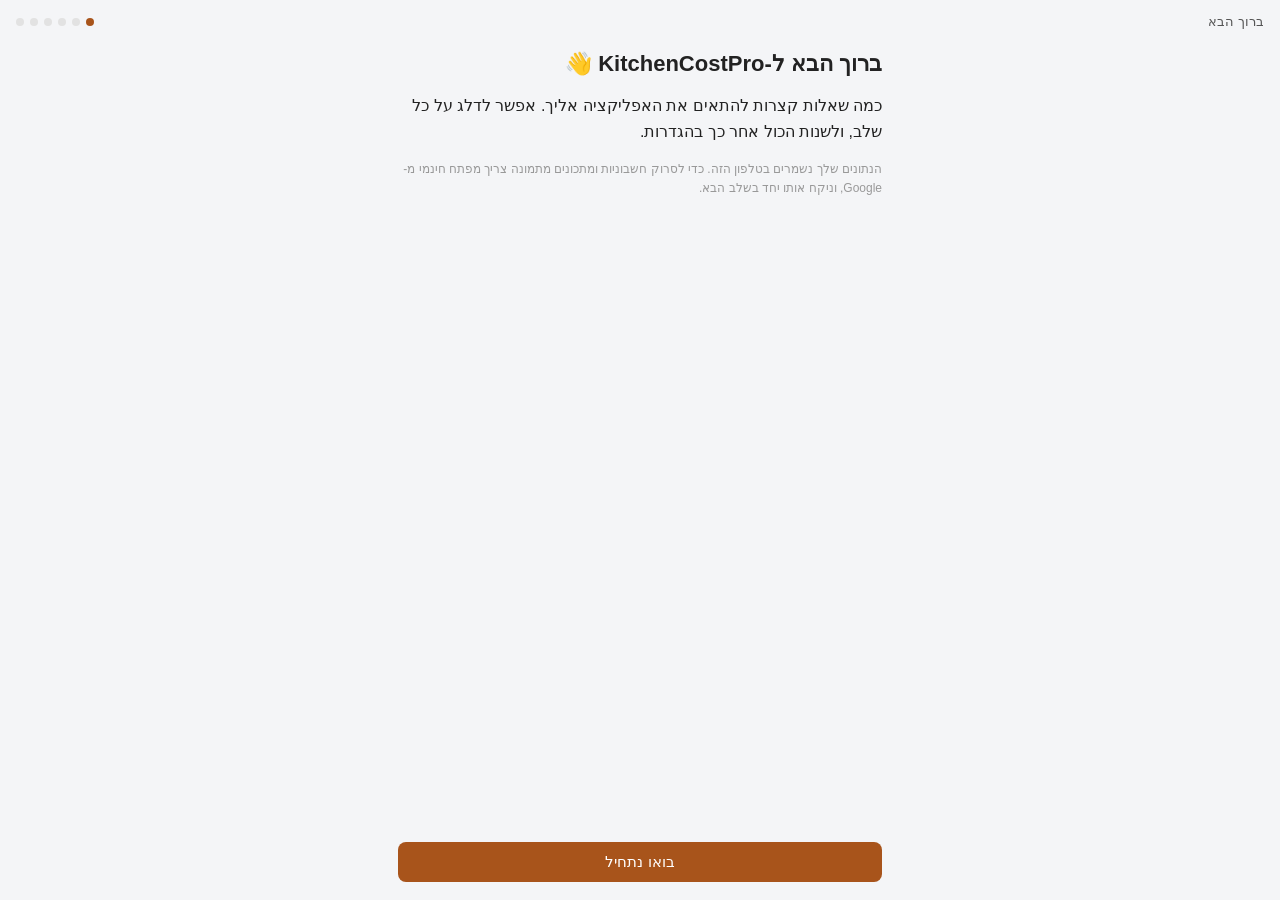
==== index.html @ 64fded29 "Add files via upload" ====
<!DOCTYPE html>
<html lang="he" dir="rtl">
<!-- Copyright (c) 2026 nirs455-ux. All rights reserved. Proprietary - do not copy or re-implement without written permission. -->
<head>
<meta charset="UTF-8">
<meta name="viewport" content="width=device-width, initial-scale=1, viewport-fit=cover, maximum-scale=1">
<title>KitchenCostPro</title>
<meta name="theme-color" content="#a8541b">
<link rel="manifest" href="manifest.json">
<link rel="icon" href="icons/icon-192.png">
<link rel="apple-touch-icon" href="icons/icon-192.png">
<link rel="preconnect" href="https://fonts.googleapis.com">
<link rel="preconnect" href="https://fonts.gstatic.com" crossorigin>
<link href="https://fonts.googleapis.com/css2?family=Heebo:wght@400;500;700&display=swap" rel="stylesheet">
<script>
    /* מחיל את ערכת העיצוב שנבחרה לפני הציור הראשון (בלי הבהוב) */
    try { var t = localStorage.getItem("kcp_theme"); if (t) document.documentElement.setAttribute("data-theme", t); } catch (e) {}
</script>
<link rel="stylesheet" href="css/style.css">
</head>
<body>

<div class="top-bar">
    <span class="app-name"><span id="page-title">KitchenCostPro</span><span id="page-info"></span></span>
    <button type="button" class="top-icon" id="btn-settings" aria-label="הגדרות">⚙️</button>
    <button type="button" class="top-icon" id="btn-unlock" aria-label="פתח מצב מנהל" style="display:none;">🔒</button>
</div>

<div id="view"></div>
<div id="modal-root"></div>
<div class="toast" id="toast"></div>

<div class="bottom-nav" id="bottom-nav">
    <button data-page="home"><span class="icon">🏠</span>בית</button>
    <button data-page="pantry"><span class="icon">🧺</span>מזווה</button>
    <button data-page="recipes"><span class="icon">📖</span>מתכונים</button>
    <button data-page="dishes"><span class="icon">🍽️</span>מנות</button>
    <button data-page="suppliers"><span class="icon">🚚</span>ספקים</button>
    <button data-page="inventory" style="display:none;"><span class="icon">📋</span>מלאי ופחת</button>
</div>

<script type="module" src="js/app.js"></script>
</body>
</html>
---- css/style.css ----
* { box-sizing: border-box; }

/* ===== משתני עיצוב (כל המראה נשלט מכאן; ערכות נושא למטה מחליפות רק את הערכים) ===== */
:root {
    --brand: #a8541b;
    --brand-dark: #8a4515;
    --brand-soft: #fbf3ea;      /* רקע עדין בגוון המותג */
    --danger: #c0392b;
    --danger-soft: #fdecea;
    --accent: #1b6fa8;
    --accent-soft: #e6f3fb;
    --ok: #2f6f4e;
    --ok-soft: #eef3ee;
    --warn-soft: #fff8e1;
    --warn-border: #f0c14b;
    --bg: #f4f5f7;
    --surface: #ffffff;         /* כרטיסים, חלונות, תפריט */
    --surface-2: #fafafa;       /* רקע משני (שורות, אזורים) */
    --text: #222222;
    --text-2: #555555;
    --muted: #999999;
    --border: #e2e2e2;
    --input-border: #cccccc;
    --btn-secondary: #e2e2e2;
    --topbar-bg: var(--brand);
    --topbar-text: #ffffff;
    --on-brand: #ffffff;
    --radius: 10px;
    --radius-lg: 14px;
    --radius-btn: 8px;
    --shadow: 0 1px 3px rgba(0, 0, 0, 0.08);
    --shadow-lg: 0 1px 4px rgba(0, 0, 0, 0.08);
    --font: "Segoe UI", Arial, sans-serif;
    --font-heading: var(--font);
    --overlay: rgba(0, 0, 0, 0.45);
}

/* ---- ערכת "מטבח חם": קרם, טרקוטה, מעוגל ונעים ---- */
:root[data-theme="warm"] {
    --brand: #b5532a; --brand-dark: #93421f; --brand-soft: #fcefe3;
    --accent: #2f7a6d; --accent-soft: #e3f1ee;
    --bg: #faf5ee; --surface: #fffdfa; --surface-2: #f7efe4;
    --text: #2d2118; --text-2: #6b5646; --muted: #a8968a;
    --border: #eadccc; --input-border: #d9c7b3; --btn-secondary: #efe3d3;
    --radius: 16px; --radius-lg: 20px; --radius-btn: 12px;
    --shadow: 0 2px 8px rgba(120, 70, 30, 0.10); --shadow-lg: 0 3px 12px rgba(120, 70, 30, 0.12);
    --font: "Heebo", "Segoe UI", Arial, sans-serif; --font-heading: "Heebo", "Segoe UI", Arial, sans-serif;
}

/* ---- ערכת "נקי ומודרני": לבן, ירוק עמוק, הרבה אוויר ---- */
:root[data-theme="clean"] {
    --brand: #0f766e; --brand-dark: #0b5a54; --brand-soft: #e6f4f2;
    --accent: #4f46e5; --accent-soft: #eceafe;
    --ok: #15803d; --ok-soft: #e8f6ec;
    --bg: #f6f8fa; --surface: #ffffff; --surface-2: #f6f8fa;
    --text: #0f172a; --text-2: #475569; --muted: #94a3b8;
    --border: #e5e9ef; --input-border: #cfd6df; --btn-secondary: #eef1f5;
    --topbar-bg: #ffffff; --topbar-text: #0f172a;
    --radius: 14px; --radius-lg: 18px; --radius-btn: 12px;
    --shadow: 0 1px 2px rgba(15, 23, 42, 0.06), 0 2px 8px rgba(15, 23, 42, 0.04);
    --shadow-lg: 0 2px 4px rgba(15, 23, 42, 0.06), 0 6px 16px rgba(15, 23, 42, 0.06);
    --font: "Heebo", "Segoe UI", Arial, sans-serif; --font-heading: "Heebo", "Segoe UI", Arial, sans-serif;
}

/* ---- ערכת "כהה מקצועי": רקע כהה, ענבר, ניגודיות טובה בתאורה חלשה ---- */
:root[data-theme="dark"] {
    --brand: #f59e0b; --brand-dark: #d98a06; --brand-soft: #2a2417; --on-brand: #1a1305;
    --danger: #f87171; --danger-soft: #3a1d1d;
    --accent: #60a5fa; --accent-soft: #172336;
    --ok: #4ade80; --ok-soft: #14281c;
    --warn-soft: #2d2711; --warn-border: #7a6420;
    --bg: #0f1115; --surface: #1a1d24; --surface-2: #14171c;
    --text: #eceff4; --text-2: #b6bdca; --muted: #7d8696;
    --border: #2b303a; --input-border: #3a4150; --btn-secondary: #2a2f3a;
    --topbar-bg: #14171c; --topbar-text: #eceff4;
    --radius: 12px; --radius-lg: 16px; --radius-btn: 10px;
    --shadow: 0 1px 2px rgba(0, 0, 0, 0.5); --shadow-lg: 0 2px 8px rgba(0, 0, 0, 0.5);
    --font: "Heebo", "Segoe UI", Arial, sans-serif; --font-heading: "Heebo", "Segoe UI", Arial, sans-serif;
    --overlay: rgba(0, 0, 0, 0.65);
}

html, body {
    margin: 0; padding: 0; background: var(--bg); color: var(--text);
    font-family: var(--font);
    -webkit-tap-highlight-color: transparent;
}
body { padding-bottom: 64px; } /* מקום לתפריט תחתון */

h1 { font-size: 20px; margin: 14px 16px 2px; font-family: var(--font-heading); }
h2 { font-size: 16px; margin: 18px 16px 8px; font-family: var(--font-heading); }
.subtitle { color: var(--text-2); font-size: 13px; margin: 0 16px 12px; }

#view { padding: 4px 12px 24px; }

.top-bar {
    position: sticky; top: 0; z-index: 20; background: var(--topbar-bg); color: var(--topbar-text);
    padding: 12px 16px; font-weight: 700; font-size: 16px;
    display: flex; align-items: center; justify-content: space-between;
    border-bottom: 1px solid var(--border); font-family: var(--font-heading);
}
.top-bar .app-name { display: flex; align-items: center; gap: 8px; }

.bottom-nav {
    position: fixed; bottom: 0; left: 0; right: 0; z-index: 30;
    background: var(--surface); border-top: 1px solid var(--border); display: flex;
    box-shadow: 0 -2px 8px rgba(0, 0, 0, 0.06);
}
.bottom-nav button {
    flex: 1; border: none; background: none; padding: 8px 2px 6px; font-size: 10px;
    color: var(--muted); display: flex; flex-direction: column; align-items: center; gap: 2px; cursor: pointer;
    font-family: inherit;
}
.bottom-nav button .icon { font-size: 18px; }
.bottom-nav button.active { color: var(--brand); font-weight: 700; }

.btn {
    border: none; border-radius: var(--radius-btn); padding: 11px 16px; font-size: 15px;
    cursor: pointer; transition: opacity 0.15s; font-family: inherit;
}
.btn:active { opacity: 0.75; }
.btn-primary { background: var(--brand); color: var(--on-brand); }
.btn-danger { background: var(--danger); color: #fff; }
.btn-secondary { background: var(--btn-secondary); color: var(--text); }
.btn-accent { background: var(--accent); color: #fff; }
.btn-small { padding: 6px 10px; font-size: 12px; }
.btn-block { width: 100%; }
.btn-row { display: flex; gap: 8px; margin: 10px 0; flex-wrap: wrap; }

.card {
    background: var(--surface); border-radius: var(--radius); padding: 12px 14px; margin-bottom: 10px;
    box-shadow: var(--shadow); border: 1px solid transparent;
}
.card-title { font-weight: 700; margin-bottom: 2px; }
.card-row { display: flex; justify-content: space-between; align-items: center; gap: 8px; font-size: 13px; color: var(--text-2); margin-top: 4px; }
.card-actions { display: flex; gap: 6px; margin-top: 10px; }
.tag { display: inline-block; background: var(--ok-soft); color: var(--ok); padding: 2px 9px; border-radius: 10px; font-size: 11px; }
.tag-frozen { background: var(--accent-soft); color: var(--accent); }
.tag-danger { background: var(--danger-soft); color: var(--danger); }
.price-real { font-weight: 700; color: var(--accent); font-size: 15px; }
.price-raw { color: var(--muted); font-size: 12px; }
.muted { color: var(--muted); font-size: 12px; }
.cat-grid { display: grid; grid-template-columns: 1fr 1fr; gap: 10px; margin: 6px 0 14px; }
.cat-tile {
    background: var(--surface); border-radius: var(--radius-lg); padding: 18px 14px; cursor: pointer;
    display: flex; flex-direction: column; gap: 6px; align-items: flex-start;
    box-shadow: var(--shadow-lg); border-right: 4px solid var(--brand);
}
.cat-tile:active { background: var(--brand-soft); }
.cat-tile .cat-name { font-weight: 700; font-size: 16px; }
.cat-tile .cat-count { color: var(--brand); font-size: 22px; font-weight: 700; line-height: 1; }
.cat-tile.cat-all { grid-column: 1 / -1; flex-direction: row; justify-content: space-between; align-items: center; border-right-color: var(--muted); }
.cat-bar { display: flex; align-items: center; gap: 12px; margin: 4px 0 10px; }
.cat-back {
    border: none; background: var(--brand-soft); color: var(--brand); font-weight: 700; font-size: 13px;
    padding: 8px 12px; border-radius: 18px; cursor: pointer; font-family: inherit;
}
.cat-title { font-size: 18px; font-weight: 700; }
.sub-scroll { display: flex; gap: 6px; overflow-x: auto; white-space: nowrap; padding-bottom: 8px; margin-bottom: 6px; }
.sub-scroll .chip { flex: 0 0 auto; }
.group-title {
    font-weight: 700; color: var(--brand); font-size: 14px; margin: 14px 4px 6px;
    padding-bottom: 4px; border-bottom: 2px solid var(--border);
}
.empty-state { text-align: center; color: var(--muted); padding: 40px 16px; font-size: 14px; }

.field { margin-bottom: 12px; }
.field label { display: block; margin-bottom: 4px; font-size: 13px; color: var(--text-2); }
.field input, .field select, .field textarea {
    width: 100%; padding: 10px 10px; border: 1px solid var(--input-border); border-radius: var(--radius-btn); font-size: 15px;
    background: var(--surface); color: var(--text); font-family: inherit;
}
.field input:focus, .field select:focus, .field textarea:focus { outline: 2px solid var(--brand); outline-offset: 0; border-color: var(--brand); }
.checkbox-field { display: flex; align-items: center; gap: 8px; }
.checkbox-field input { width: auto; }
.form-row { display: flex; gap: 10px; }
.form-row .field { flex: 1; min-width: 0; }

.chips { display: flex; flex-wrap: wrap; gap: 6px; margin: 8px 0 14px; }
.chip {
    border: 1px solid var(--input-border); background: var(--surface); color: var(--text-2); padding: 7px 13px;
    border-radius: 16px; font-size: 13px; cursor: pointer; font-family: inherit;
}
.chip.active { background: var(--brand); color: var(--on-brand); border-color: var(--brand); }

.modal-overlay {
    display: none; position: fixed; inset: 0; background: var(--overlay);
    z-index: 50; align-items: flex-end;
}
.modal-overlay.open { display: flex; }
.modal {
    background: var(--surface); color: var(--text); border-radius: var(--radius-lg) var(--radius-lg) 0 0; padding: 18px 16px calc(18px + env(safe-area-inset-bottom));
    width: 100%; max-height: 88vh; overflow-y: auto;
}
.modal h2 { margin: 0 0 14px; font-size: 18px; }
.modal-actions { display: flex; gap: 10px; margin-top: 16px; }
.modal-actions .btn { flex: 1; }

.error-msg { color: var(--danger); font-size: 13px; margin-top: 6px; display: none; background: var(--danger-soft); padding: 8px 10px; border-radius: 6px; }
.hint { font-size: 12px; color: var(--muted); margin-top: 4px; }
.hint-warn { background: var(--warn-soft); border: 1px solid var(--warn-border); border-radius: 6px; padding: 8px; margin: 8px 0; font-size: 13px; }

.item-row-inputs {
    border: 1px solid var(--border); border-radius: var(--radius-btn); padding: 10px; margin-bottom: 8px; background: var(--surface-2);
}
.item-row-inputs .top-line { display: flex; gap: 6px; align-items: center; }
.item-row-inputs .remove-row-btn { background: none; border: none; color: var(--danger); font-size: 18px; cursor: pointer; padding: 4px 8px; }
.line-total { font-weight: 700; color: var(--brand); font-size: 13px; }

.fab-add {
    position: fixed; bottom: 76px; left: 16px; z-index: 25;
    width: 52px; height: 52px; border-radius: 50%; background: var(--brand); color: var(--on-brand);
    border: none; font-size: 26px; box-shadow: 0 2px 10px rgba(0,0,0,.25); cursor: pointer;
}

table.simple { width: 100%; border-collapse: collapse; background: var(--surface); border-radius: var(--radius-btn); overflow: hidden; }
table.simple th, table.simple td { padding: 8px; text-align: right; font-size: 13px; border-bottom: 1px solid var(--border); }
table.simple th { background: var(--brand); color: var(--on-brand); }

.toast {
    position: fixed; bottom: 76px; left: 50%; transform: translateX(-50%); z-index: 60;
    background: #222; color: #fff; padding: 10px 18px; border-radius: 20px; font-size: 13px;
    opacity: 0; transition: opacity .2s; pointer-events: none;
}
.toast.show { opacity: 0.95; }

/* ---- סימן הסבר (i) ---- */
.info-btn {
    display: inline-flex; align-items: center; justify-content: center; vertical-align: middle;
    width: 17px; height: 17px; min-width: 17px; margin: 0 5px; padding: 0;
    border: 1px solid var(--muted); border-radius: 50%; background: transparent; color: var(--muted);
    font: italic 700 11px/1 Georgia, serif; cursor: pointer;
}
.info-btn:active { background: var(--brand-soft); color: var(--brand); border-color: var(--brand); }
.top-bar .info-btn { border-color: var(--topbar-text); color: var(--topbar-text); opacity: 0.75; }
.info-pop {
    position: fixed; z-index: 90; background: var(--surface); color: var(--text); border: 1px solid var(--border);
    border-radius: var(--radius); box-shadow: var(--shadow-lg), 0 6px 20px rgba(0, 0, 0, 0.18);
    padding: 10px 12px; font-size: 13px; line-height: 1.45; font-weight: 400;
}

/* ---- דף ספקים: מבנה חדש ---- */
.btn-big { padding: 14px 16px; font-size: 16px; font-weight: 700; }
.sup-actions { display: flex; gap: 8px; margin: 6px 0 10px; }
.sup-actions .btn-primary { flex: 2; }
.sup-actions .btn-secondary { flex: 1; }
.attn { display: flex; gap: 6px; flex-wrap: wrap; margin-bottom: 8px; }
.attn:empty { display: none; }
.attn-chip { border: 1px solid transparent; border-radius: 16px; padding: 6px 12px; font-size: 12.5px; font-weight: 600; cursor: pointer; font-family: inherit; }
.attn-chip.warn { background: var(--warn-soft); border-color: var(--warn-border); color: var(--text); }
.attn-chip.danger { background: var(--danger-soft); color: var(--danger); }
.seg { display: flex; background: var(--btn-secondary); border-radius: var(--radius-btn); padding: 3px; margin: 4px 0 12px; }
.seg button { flex: 1; border: none; background: transparent; padding: 9px 4px; font-size: 14px; border-radius: calc(var(--radius-btn) - 2px); color: var(--text-2); cursor: pointer; font-family: inherit; }
.seg button.active { background: var(--surface); color: var(--text); font-weight: 700; box-shadow: var(--shadow); }
.seg-n { display: inline-block; min-width: 18px; padding: 0 5px; margin-right: 3px; border-radius: 9px; background: var(--brand-soft); color: var(--brand); font-size: 11px; font-weight: 700; }
.fchips { display: flex; gap: 6px; overflow-x: auto; white-space: nowrap; padding-bottom: 8px; margin-bottom: 2px; align-items: center; }
.fchips .chip { flex: 0 0 auto; }
.chip-select { flex: 0 0 auto; border: 1px solid var(--input-border); background: var(--surface); color: var(--text-2); border-radius: 16px; padding: 6px 10px; font-size: 13px; font-family: inherit; }
.month-head { display: flex; justify-content: space-between; align-items: baseline; font-weight: 700; font-size: 14px; color: var(--text-2); margin: 14px 4px 6px; }
.inv-row { display: flex; justify-content: space-between; align-items: center; gap: 10px; background: var(--surface); border-radius: var(--radius); padding: 11px 14px; margin-bottom: 6px; box-shadow: var(--shadow); cursor: pointer; }
.inv-row:active { background: var(--brand-soft); }
.inv-main { min-width: 0; flex: 1; }
.inv-sup { font-weight: 700; font-size: 15px; }
.inv-sub { color: var(--muted); font-size: 12.5px; margin-top: 2px; white-space: nowrap; overflow: hidden; text-overflow: ellipsis; }
.inv-amt { font-weight: 700; font-size: 15px; text-align: left; white-space: nowrap; }
.tag-warn { background: var(--warn-soft); color: var(--text-2); border: 1px solid var(--warn-border); margin-right: 4px; }
.stat-big { font-size: 28px; font-weight: 700; color: var(--brand); line-height: 1.1; }

.toast-action {
    position: fixed; bottom: 76px; left: 12px; right: 12px; z-index: 70; display: none;
    align-items: center; justify-content: space-between; gap: 12px;
    background: #222; color: #fff; padding: 10px 14px; border-radius: 12px; font-size: 14px; box-shadow: 0 4px 16px rgba(0,0,0,.3);
}
.toast-action.show { display: flex; }
.toast-action button { background: none; border: none; color: #ffb74d; font-weight: 700; font-size: 14px; cursor: pointer; font-family: inherit; padding: 4px 8px; }

.top-icon { background: none; border: none; color: var(--topbar-text); font-size: 20px; cursor: pointer; padding: 2px 4px; opacity: 0.85; }
#page-title { cursor: pointer; }
.attn-row { display: flex; justify-content: space-between; align-items: center; gap: 10px; background: var(--surface); border-radius: var(--radius); padding: 10px 14px; margin-bottom: 6px; box-shadow: var(--shadow); font-size: 14px; border-right: 4px solid var(--warn-border); }
.attn-row.danger { border-right-color: var(--danger); }
.attn-row.ok { border-right-color: var(--ok); color: var(--ok); font-weight: 600; }

/* קופה קטנה: אדום = ממתין להחזר, ירוק = הוחזר */
.petty-tag { display: inline-block; border: none; font-family: inherit; font-size: 11px; font-weight: 700; padding: 3px 10px; border-radius: 10px; cursor: pointer; margin-inline-start: 6px; }
.petty-tag.owed { background: var(--danger-soft); color: var(--danger); }
.petty-tag.paid { background: var(--ok-soft); color: var(--ok); }
.inv-row.petty-owed { border-inline-start: 4px solid var(--danger); }
.inv-row.petty-paid { border-inline-start: 4px solid var(--ok); }

/* מסך קבצים */
.files-folder { cursor: pointer; }
.files-folder:active { background: var(--brand-soft); }
.files-grid { display: grid; grid-template-columns: repeat(2, 1fr); gap: 10px; }
.files-tile { background: var(--surface); border-radius: var(--radius); box-shadow: var(--shadow); overflow: hidden; cursor: pointer; }
.files-tile img, .files-doc { width: 100%; height: 130px; object-fit: cover; display: block; background: var(--brand-soft); }
.files-doc { display: flex; align-items: center; justify-content: center; font-size: 30px; font-weight: 700; color: var(--brand); }
.files-cap { padding: 6px 8px; font-size: 12px; display: flex; flex-direction: column; }
.files-cap span { color: var(--text-2); }
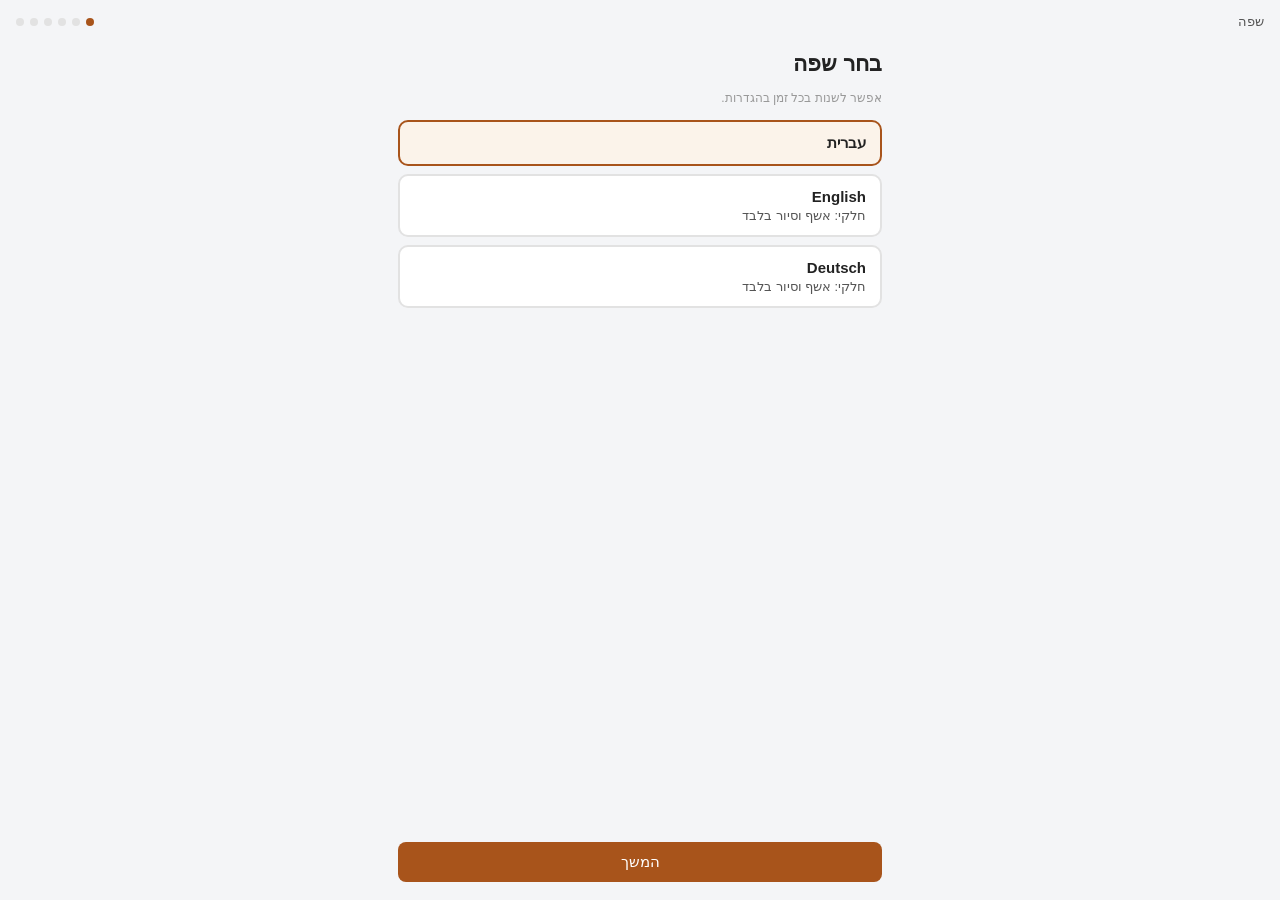
==== commit 0b439fea: "Add files via upload" ====
--- a/index.html
+++ b/index.html
@@ -22,6 +22,7 @@
 
 <div class="top-bar">
     <span class="app-name"><span id="page-title">KitchenCostPro</span><span id="page-info"></span></span>
+    <span id="status-icons" class="status-icons"></span>
     <button type="button" class="top-icon" id="btn-settings" aria-label="הגדרות">⚙️</button>
     <button type="button" class="top-icon" id="btn-unlock" aria-label="פתח מצב מנהל" style="display:none;">🔒</button>
 </div>
--- a/css/style.css
+++ b/css/style.css
@@ -295,3 +295,29 @@
 .files-doc { display: flex; align-items: center; justify-content: center; font-size: 30px; font-weight: 700; color: var(--brand); }
 .files-cap { padding: 6px 8px; font-size: 12px; display: flex; flex-direction: column; }
 .files-cap span { color: var(--text-2); }
+
+/* בורר מרכיבים */
+.pick-btn { text-align: right; background: var(--surface); color: var(--text); border: 1px solid var(--input-border); border-radius: var(--radius-btn); padding: 10px; font-family: inherit; font-size: 15px; cursor: pointer; min-width: 0; overflow: hidden; text-overflow: ellipsis; white-space: nowrap; }
+.pick-btn.pk-empty { color: var(--muted); }
+.picker { position: fixed; inset: 0; z-index: 55; background: var(--bg); color: var(--text); display: flex; flex-direction: column; }
+.pk-top { display: flex; align-items: center; gap: 10px; padding: 12px 14px 6px; }
+.pk-close { border: none; background: var(--btn-secondary); color: var(--text); width: 36px; height: 36px; border-radius: 18px; font-size: 16px; cursor: pointer; }
+.pk-title { font-size: 18px; font-weight: 700; }
+.pk-search { padding: 4px 12px 8px; }
+.pk-search input { width: 100%; padding: 11px 12px; font-size: 16px; border-radius: var(--radius-btn); border: 1px solid var(--input-border); background: var(--surface); color: var(--text); font-family: inherit; }
+.pk-chips { display: flex; gap: 6px; overflow-x: auto; white-space: nowrap; padding: 0 12px 8px; }
+.pk-chips .chip { flex: 0 0 auto; }
+.pk-list { flex: 1; overflow-y: auto; padding: 0 12px 24px; }
+.pk-head { position: sticky; top: 0; background: var(--bg); font-weight: 700; font-size: 13px; color: var(--text-2); padding: 10px 2px 4px; }
+.pk-n { background: var(--brand-soft); color: var(--brand); border-radius: 9px; padding: 0 6px; font-size: 11px; margin-right: 4px; }
+.pk-row { background: var(--surface); border-radius: var(--radius-btn); padding: 11px 12px; margin-bottom: 5px; cursor: pointer; display: flex; justify-content: space-between; gap: 10px; align-items: center; }
+.pk-row:active { background: var(--brand-soft); }
+.pk-indent { margin-right: 18px; }
+.pk-name { font-size: 15px; }
+.pk-hint { color: var(--muted); font-size: 12px; white-space: nowrap; }
+
+.tree-toggle { display: block; width: 100%; text-align: right; background: var(--brand-soft); color: var(--brand); border: none; border-radius: var(--radius-btn); padding: 7px 10px; margin: 6px 0; font-family: inherit; font-size: 13px; font-weight: 700; cursor: pointer; }
+.pk-sub { padding: 0 14px 8px; color: var(--text-2); font-size: 13px; }
+
+/* מצב טבח: בלי כסף ובלי עריכה */
+body[data-cook="1"] .cost-only, body[data-cook="1"] .mgr-only { display: none !important; }
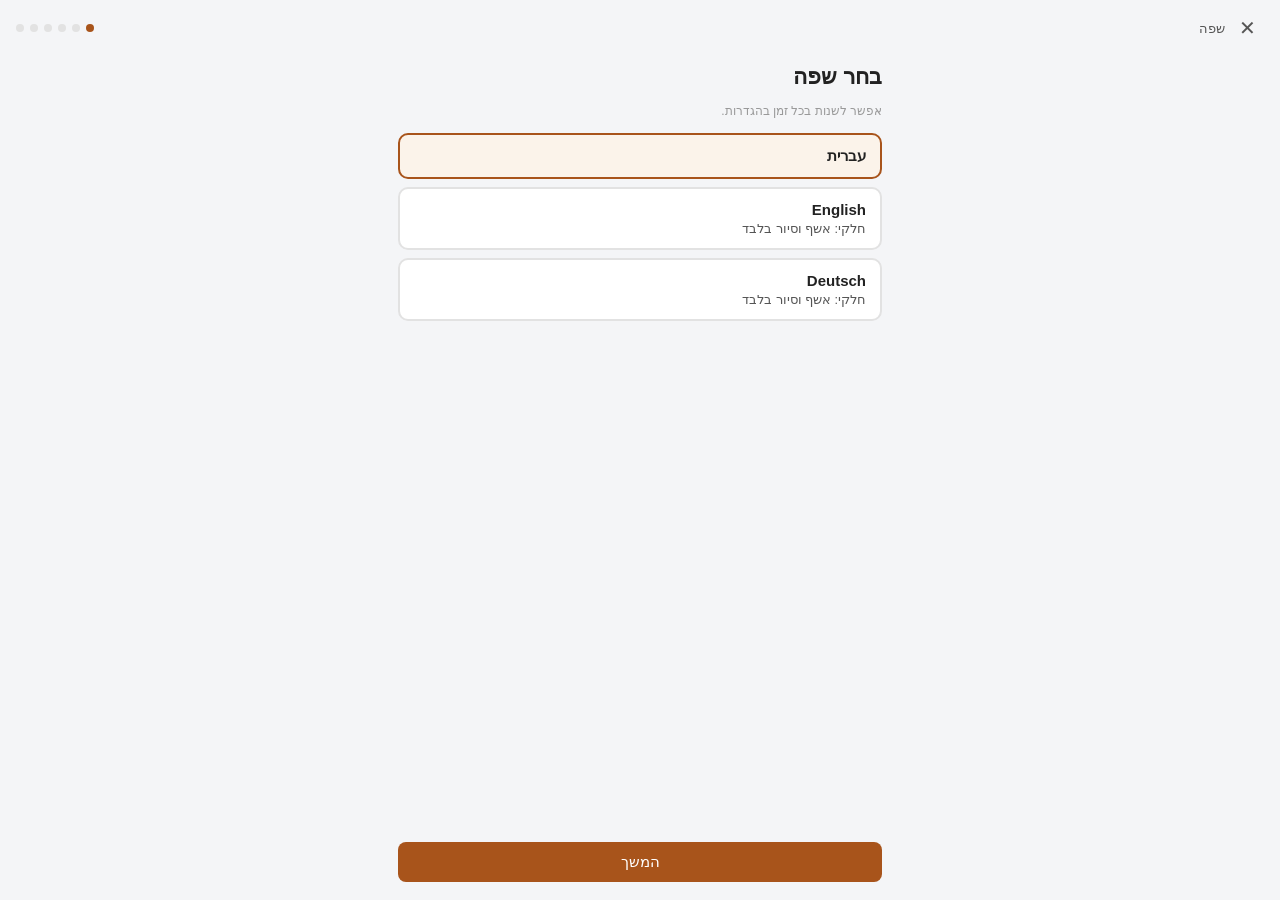
==== commit 6d94aee5: "Add files via upload" ====
--- a/index.html
+++ b/index.html
@@ -1,45 +1,46 @@
-<!DOCTYPE html>
-<html lang="he" dir="rtl">
-<!-- Copyright (c) 2026 nirs455-ux. All rights reserved. Proprietary - do not copy or re-implement without written permission. -->
-<head>
-<meta charset="UTF-8">
-<meta name="viewport" content="width=device-width, initial-scale=1, viewport-fit=cover, maximum-scale=1">
-<title>KitchenCostPro</title>
-<meta name="theme-color" content="#a8541b">
-<link rel="manifest" href="manifest.json">
-<link rel="icon" href="icons/icon-192.png">
-<link rel="apple-touch-icon" href="icons/icon-192.png">
-<link rel="preconnect" href="https://fonts.googleapis.com">
-<link rel="preconnect" href="https://fonts.gstatic.com" crossorigin>
-<link href="https://fonts.googleapis.com/css2?family=Heebo:wght@400;500;700&display=swap" rel="stylesheet">
-<script>
-    /* מחיל את ערכת העיצוב שנבחרה לפני הציור הראשון (בלי הבהוב) */
-    try { var t = localStorage.getItem("kcp_theme"); if (t) document.documentElement.setAttribute("data-theme", t); } catch (e) {}
-</script>
-<link rel="stylesheet" href="css/style.css">
-</head>
-<body>
-
-<div class="top-bar">
-    <span class="app-name"><span id="page-title">KitchenCostPro</span><span id="page-info"></span></span>
-    <span id="status-icons" class="status-icons"></span>
-    <button type="button" class="top-icon" id="btn-settings" aria-label="הגדרות">⚙️</button>
-    <button type="button" class="top-icon" id="btn-unlock" aria-label="פתח מצב מנהל" style="display:none;">🔒</button>
-</div>
-
-<div id="view"></div>
-<div id="modal-root"></div>
-<div class="toast" id="toast"></div>
-
-<div class="bottom-nav" id="bottom-nav">
-    <button data-page="home"><span class="icon">🏠</span>בית</button>
-    <button data-page="pantry"><span class="icon">🧺</span>מזווה</button>
-    <button data-page="recipes"><span class="icon">📖</span>מתכונים</button>
-    <button data-page="dishes"><span class="icon">🍽️</span>מנות</button>
-    <button data-page="suppliers"><span class="icon">🚚</span>ספקים</button>
-    <button data-page="inventory" style="display:none;"><span class="icon">📋</span>מלאי ופחת</button>
-</div>
-
-<script type="module" src="js/app.js"></script>
-</body>
-</html>
+<!DOCTYPE html>
+<html lang="he" dir="rtl">
+<!-- Copyright (c) 2026 nirs455-ux. All rights reserved. Proprietary - do not copy or re-implement without written permission. -->
+<head>
+<meta charset="UTF-8">
+<meta name="viewport" content="width=device-width, initial-scale=1, viewport-fit=cover, maximum-scale=1">
+<title>KitchenCostPro</title>
+<meta name="theme-color" content="#a8541b">
+<link rel="manifest" href="manifest.json">
+<link rel="icon" href="icons/icon-192.png">
+<link rel="apple-touch-icon" href="icons/icon-192.png">
+<link rel="preconnect" href="https://fonts.googleapis.com">
+<link rel="preconnect" href="https://fonts.gstatic.com" crossorigin>
+<link href="https://fonts.googleapis.com/css2?family=Heebo:wght@400;500;700&display=swap" rel="stylesheet">
+<script>
+    /* מחיל את ערכת העיצוב שנבחרה לפני הציור הראשון (בלי הבהוב) */
+    try { var t = localStorage.getItem("kcp_theme"); if (t) document.documentElement.setAttribute("data-theme", t); } catch (e) {}
+</script>
+<link rel="stylesheet" href="css/style.css">
+</head>
+<body>
+
+<div class="top-bar">
+    <span class="app-name"><span id="page-title">KitchenCostPro</span><span id="page-info"></span></span>
+    <span id="status-icons" class="status-icons"></span>
+    <button type="button" class="top-icon" id="btn-settings" aria-label="הגדרות">⚙️</button>
+    <button type="button" class="top-icon" id="btn-unlock" aria-label="פתח מצב מנהל" style="display:none;">🔒</button>
+</div>
+
+<div id="view"></div>
+<div id="modal-root"></div>
+<div class="toast" id="toast"></div>
+
+<div class="bottom-nav" id="bottom-nav">
+    <button data-page="home"><span class="icon">🏠</span>בית</button>
+    <button data-page="pantry"><span class="icon">🧺</span>מזווה</button>
+    <button data-page="recipes"><span class="icon">📖</span>מתכונים</button>
+    <button data-page="dishes"><span class="icon">🍽️</span>מנות</button>
+    <button data-page="suppliers"><span class="icon">🚚</span>ספקים</button>
+    <button data-page="producer" style="display:none;"><span class="icon">🏭</span>יצרן</button>
+    <button data-page="inventory" style="display:none;"><span class="icon">📋</span>מלאי ופחת</button>
+</div>
+
+<script type="module" src="js/app.js"></script>
+</body>
+</html>
--- a/css/style.css
+++ b/css/style.css
@@ -321,3 +321,101 @@
 
 /* מצב טבח: בלי כסף ובלי עריכה */
 body[data-cook="1"] .cost-only, body[data-cook="1"] .mgr-only { display: none !important; }
+
+/* אייקוני מצב (סוכן וענן) בסרגל העליון */
+.status-icons { display: inline-flex; gap: 2px; align-items: center; }
+.st-icon { position: relative; background: none; border: none; font-size: 20px; cursor: pointer; padding: 2px 5px; line-height: 1; }
+.st-icon i { position: absolute; top: -1px; inset-inline-end: -1px; width: 12px; height: 12px; border-radius: 50%; border: 2px solid var(--topbar-bg); }
+.st-icon.st-ok i { background: #22c55e; }
+.st-icon.st-warn i { background: #f59e0b; }
+.st-icon.st-bad i { background: #ef4444; }
+.st-icon.st-bad { opacity: 0.9; }
+.wiz-x { background: none; border: none; color: var(--text-2); font-size: 20px; cursor: pointer; padding: 2px 8px; margin-inline-end: 6px; }
+
+/* שפה עיצובית משותפת: כותרת קטע, שורות בצבע (דורש תשומת לב), אריחי פעולה, שורות פעילות */
+.sec-title { font-size: 15px; font-weight: 700; margin: 16px 4px 8px; color: var(--text); }
+.tint-row { display: flex; align-items: center; gap: 10px; border-radius: 12px; padding: 10px 12px; margin-bottom: 7px; font-size: 14px; }
+.tint-row .tr-ic { font-size: 20px; flex: 0 0 auto; }
+.tint-row .tr-text { flex: 1; min-width: 0; line-height: 1.4; }
+.tint-row .tr-btn { flex: 0 0 auto; border: none; border-radius: 8px; padding: 6px 12px; font-family: inherit; font-size: 13px; font-weight: 700; cursor: pointer; background: rgba(255,255,255,0.55); color: inherit; }
+.tint-row.danger { background: var(--danger-soft); color: var(--danger); }
+.tint-row.warn { background: var(--warn-soft); color: var(--text); border: 1px solid var(--warn-border); }
+.tint-row.ok { background: var(--ok-soft); color: var(--ok); font-weight: 600; }
+.qa-grid { display: grid; grid-template-columns: repeat(2, minmax(0, 1fr)); gap: 8px; }
+.qa-tile { display: flex; flex-direction: column; align-items: center; gap: 4px; background: var(--surface); border: 1px solid var(--border); border-radius: 12px; padding: 14px 6px; font-family: inherit; font-size: 14px; font-weight: 600; color: var(--text); cursor: pointer; }
+.qa-tile:active { background: var(--brand-soft); }
+.qa-ic { font-size: 26px; line-height: 1; }
+.act-row { display: flex; align-items: center; gap: 10px; background: var(--surface); border-radius: 12px; padding: 10px 12px; margin-bottom: 6px; cursor: pointer; box-shadow: var(--shadow); }
+.act-ic { font-size: 20px; }
+.act-main { flex: 1; min-width: 0; }
+.act-title { font-weight: 600; font-size: 14px; white-space: nowrap; overflow: hidden; text-overflow: ellipsis; }
+.act-sub { color: var(--muted); font-size: 12px; white-space: nowrap; overflow: hidden; text-overflow: ellipsis; }
+.act-amt { font-weight: 700; font-size: 14px; }
+
+/* מזווה: שורות מוצר, קטגוריות סגורות וכרטיס מוצר */
+.px-top { display: flex; flex-direction: column; gap: 8px; margin-bottom: 8px; }
+.px-top input[type=search] { width: 100%; padding: 11px 12px; font-size: 15px; border-radius: 10px; border: 1px solid var(--input-border); background: var(--surface); color: var(--text); font-family: inherit; }
+.px-view { margin: 0; }
+.px-row { display: flex; align-items: center; gap: 10px; background: var(--surface); border: 1px solid var(--border); border-radius: 12px; padding: 9px 11px; margin-bottom: 6px; cursor: pointer; }
+.px-row:active { background: var(--brand-soft); }
+.px-ic { width: 34px; height: 34px; border-radius: 50%; display: inline-flex; align-items: center; justify-content: center; font-size: 17px; flex: 0 0 auto; }
+.px-main { flex: 1; min-width: 0; }
+.px-name { font-weight: 600; font-size: 14.5px; white-space: nowrap; overflow: hidden; text-overflow: ellipsis; }
+.px-meta { color: var(--muted); font-size: 12px; }
+.px-price { font-weight: 700; font-size: 14px; text-align: end; white-space: nowrap; }
+.px-price small { display: block; color: var(--muted); font-weight: 400; font-size: 11px; }
+.px-sec { margin-bottom: 8px; }
+.px-sh { display: flex; align-items: center; gap: 10px; background: var(--surface); border: 1px solid var(--border); border-radius: 12px; padding: 10px 11px; margin-bottom: 6px; cursor: pointer; }
+.px-sh b { font-size: 15px; }
+.px-sh2 { margin-inline-start: 14px; padding: 7px 10px; background: var(--surface-2); }
+.px-sh2 b { font-size: 13.5px; font-weight: 600; }
+.px-cnt { margin-inline-start: auto; background: var(--surface-2); border-radius: 10px; padding: 0 9px; font-size: 12px; color: var(--text-2); }
+.px-chev { color: var(--muted); font-size: 12px; }
+.sh-head { display: flex; align-items: center; gap: 10px; margin-bottom: 10px; }
+.sh-name { font-size: 18px; font-weight: 700; }
+.sh-row { display: flex; justify-content: space-between; gap: 10px; padding: 8px 0; border-bottom: 1px solid var(--border); font-size: 14px; }
+.sh-actions { display: flex; gap: 8px; margin-top: 14px; }
+.sh-actions .btn { flex: 1; }
+
+/* דף מלא (בניית מתכון / מנה) */
+.modal-overlay.page { align-items: stretch; background: var(--bg); }
+.modal.page-modal { max-height: none; height: 100%; border-radius: 0; padding: 0; display: flex; flex-direction: column; overflow: hidden; background: var(--bg); }
+.pg-top { display: flex; align-items: center; gap: 10px; padding: 12px 14px; background: var(--surface); border-bottom: 1px solid var(--border); flex: 0 0 auto; }
+.pg-back { border: none; background: var(--btn-secondary); color: var(--text); width: 36px; height: 36px; border-radius: 18px; font-size: 17px; cursor: pointer; }
+.pg-title { flex: 1; font-size: 18px; font-weight: 700; }
+.pg-del { border: none; background: var(--danger-soft); color: var(--danger); border-radius: 8px; padding: 6px 12px; font-family: inherit; font-weight: 700; cursor: pointer; }
+.pg-body { flex: 1; overflow-y: auto; padding: 14px 14px 24px; }
+.pg-foot { flex: 0 0 auto; background: var(--surface); border-top: 1px solid var(--border); padding: 10px 14px calc(12px + env(safe-area-inset-bottom)); }
+.pg-sum { display: flex; justify-content: space-between; align-items: center; margin-bottom: 8px; font-size: 15px; }
+.pg-sum b { font-size: 20px; }
+.pg-sec { font-weight: 700; font-size: 15px; margin: 14px 2px 8px; }
+.pg-add { display: block; width: 100%; border: 1.5px dashed var(--input-border); background: transparent; color: var(--accent); border-radius: 12px; padding: 12px; font-family: inherit; font-size: 15px; font-weight: 700; cursor: pointer; margin: 6px 0 12px; }
+.pg-more { background: var(--surface); border: 1px solid var(--border); border-radius: 12px; padding: 10px 12px; margin-bottom: 8px; }
+.pg-more summary { cursor: pointer; font-weight: 600; font-size: 14px; }
+.pg-more[open] summary { margin-bottom: 8px; }
+.card-pg { background: var(--surface); border: 1px solid var(--border); border-radius: 12px; padding: 12px; }
+.gauge { height: 8px; border-radius: 4px; background: var(--surface-2); position: relative; margin: 8px 0; overflow: hidden; }
+.gauge i { position: absolute; inset-block: 0; inset-inline-start: 0; border-radius: 4px; }
+.modal.page-modal .item-row-inputs { background: var(--surface); border: 1px solid var(--border); border-radius: 12px; padding: 9px 10px; margin-bottom: 7px; }
+
+.px-kids { color: var(--brand); font-weight: 700; cursor: pointer; }
+.px-indent { margin-inline-start: 18px; background: var(--surface-2); }
+
+.inv-item { display: flex; align-items: center; gap: 10px; background: var(--surface); border: 1px solid var(--border); border-radius: 12px; padding: 9px 11px; margin-bottom: 6px; }
+.inv-info { flex: 1; min-width: 0; }
+.inv-item .count-input { width: 88px; text-align: center; font-size: 16px; padding: 9px 6px; border-radius: 10px; border: 1px solid var(--input-border); background: var(--bg); color: var(--text); font-family: inherit; }
+.inv-sub { margin: 4px 14px 6px; color: var(--text-2); font-size: 13px; font-weight: 700; }
+
+.cv-row { display: flex; gap: 8px; }
+.cv-row input { flex: 1; min-width: 0; font-size: 22px; font-weight: 700; text-align: center; padding: 12px 8px; border-radius: 12px; border: 1px solid var(--input-border); background: var(--bg); color: var(--text); font-family: inherit; }
+.cv-row select { flex: 1; min-width: 0; }
+.cv-swap { text-align: center; margin: 6px 0; }
+
+.pr-box { margin-top: 8px; }
+.pr-row { display: flex; justify-content: space-between; align-items: baseline; gap: 10px; padding: 7px 0; border-bottom: 1px solid var(--border); color: var(--text); font-size: 15px; }
+.pr-row span { color: var(--text); opacity: .85; }
+.pr-row b { font-size: 18px; font-weight: 800; color: var(--text); white-space: nowrap; }
+.pr-big { background: var(--brand-soft); border-radius: 10px; border-bottom: 0; padding: 10px 10px; margin: 4px 0; }
+.pr-big span { opacity: 1; font-weight: 700; }
+.pr-big b { font-size: 24px; }
+.pg-sum b { font-weight: 800; }
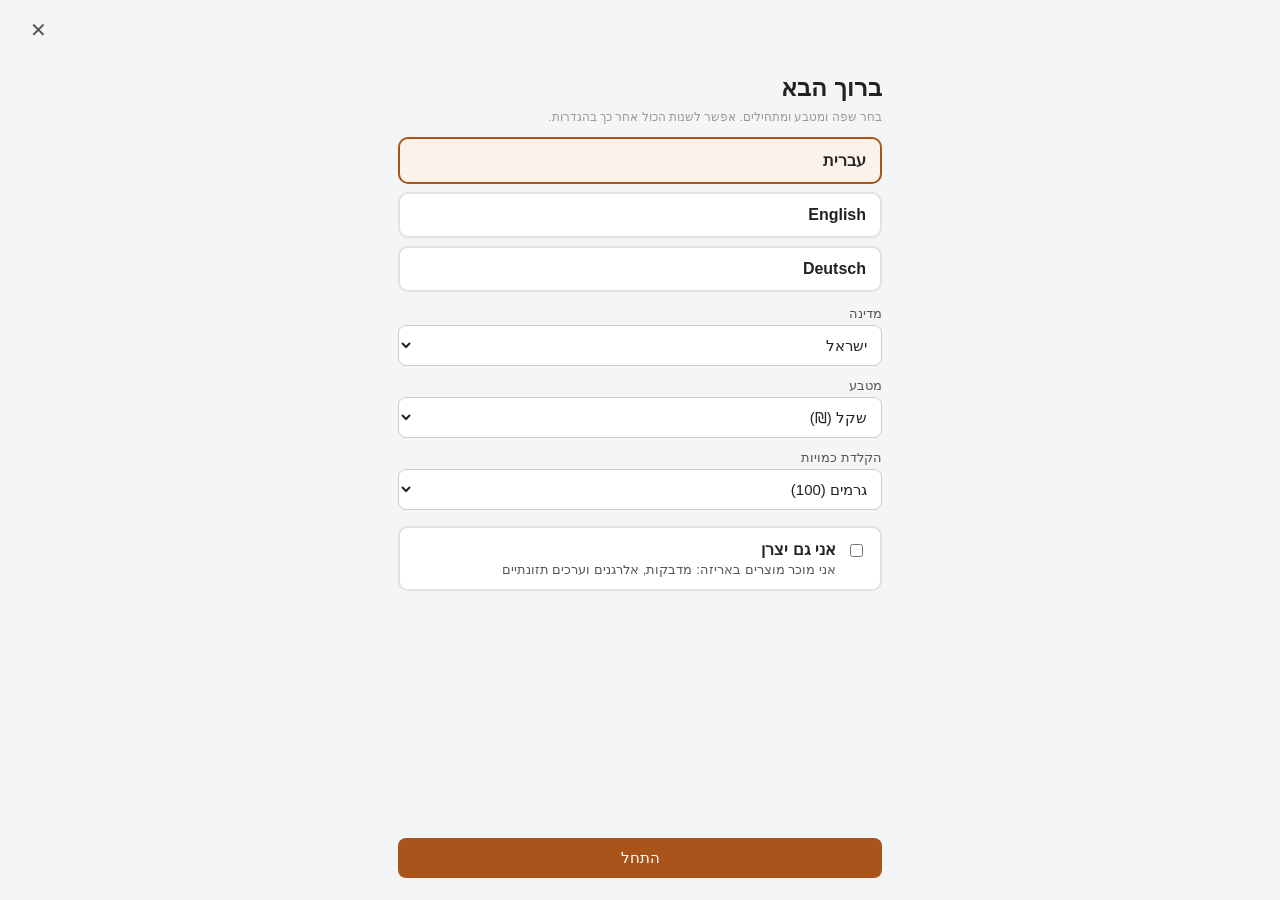
==== commit b14a5a61: "Add files via upload" ====
--- a/index.html
+++ b/index.html
@@ -33,7 +33,7 @@
 
 <div class="bottom-nav" id="bottom-nav">
     <button data-page="home"><span class="icon">🏠</span>בית</button>
-    <button data-page="pantry"><span class="icon">🧺</span>מזווה</button>
+    <button data-page="pantry"><span class="icon">🧺</span>חומרי גלם</button>
     <button data-page="recipes"><span class="icon">📖</span>מתכונים</button>
     <button data-page="dishes"><span class="icon">🍽️</span>מנות</button>
     <button data-page="suppliers"><span class="icon">🚚</span>ספקים</button>
--- a/css/style.css
+++ b/css/style.css
@@ -308,6 +308,7 @@
 .pk-chips { display: flex; gap: 6px; overflow-x: auto; white-space: nowrap; padding: 0 12px 8px; }
 .pk-chips .chip { flex: 0 0 auto; }
 .pk-list { flex: 1; overflow-y: auto; padding: 0 12px 24px; }
+.pk-acc { display: flex; justify-content: space-between; align-items: center; cursor: pointer; padding: 12px 8px; margin: 4px 0; background: var(--surface-2); border-radius: 10px; font-size: 15px; color: var(--text); }
 .pk-head { position: sticky; top: 0; background: var(--bg); font-weight: 700; font-size: 13px; color: var(--text-2); padding: 10px 2px 4px; }
 .pk-n { background: var(--brand-soft); color: var(--brand); border-radius: 9px; padding: 0 6px; font-size: 11px; margin-right: 4px; }
 .pk-row { background: var(--surface); border-radius: var(--radius-btn); padding: 11px 12px; margin-bottom: 5px; cursor: pointer; display: flex; justify-content: space-between; gap: 10px; align-items: center; }
@@ -419,3 +420,37 @@
 .pr-big span { opacity: 1; font-weight: 700; }
 .pr-big b { font-size: 24px; }
 .pg-sum b { font-weight: 800; }
+
+/* ===== תצוגת מחשב (מסך רחב): תפריט צד, תוכן ממורכז, חלונות במרכז ===== */
+@media (min-width: 900px) {
+    body { padding-bottom: 0; padding-right: 210px; }
+    .top-bar { margin-right: -210px; }
+    .bottom-nav {
+        z-index: 19; top: 0; bottom: 0; left: auto; right: 0; width: 210px; padding-top: 100px !important; flex-direction: column; justify-content: flex-start;
+        border-top: 0; border-left: 1px solid var(--border); box-shadow: none; padding: 14px 10px; gap: 4px;
+    }
+    .bottom-nav button { flex: 0 0 auto; flex-direction: row; justify-content: flex-start; gap: 12px; padding: 12px 14px; font-size: 15px; border-radius: 10px; text-align: right; }
+    .bottom-nav button .icon { font-size: 20px; }
+    .bottom-nav button:hover { background: var(--brand-soft); }
+    .bottom-nav button.active { background: var(--brand-soft); }
+    #view { max-width: 1040px; margin: 0 auto; padding: 14px 24px 40px; font-size: 15px; }
+    .px-sec { display: grid; grid-template-columns: 1fr 1fr; column-gap: 10px; align-items: start; }
+    .px-sec > .px-sh, .px-sec > .set-body, .px-sec > .inv-body, .px-sec > .px-sh2 { grid-column: 1 / -1; }
+    .px-row:hover, .px-sh:hover, .inv-item:hover { border-color: var(--brand); }
+    .set-body, .inv-body { grid-column: 1 / -1; }
+
+    /* חלונות: במרכז ולא כגיליון תחתון */
+    .modal-overlay { align-items: center; justify-content: center; }
+    .modal { width: min(600px, 92vw); border-radius: var(--radius-lg); max-height: 90vh; padding: 22px 22px 22px; box-shadow: var(--shadow-lg); }
+    .modal-overlay.page { align-items: stretch; justify-content: center; padding-right: 210px; }
+    .modal.page-modal { width: min(900px, 100%); height: 100%; max-height: none; border-radius: 0; border-inline: 1px solid var(--border); box-shadow: none; padding: 0; }
+    .picker { right: 210px; }
+    .picker > * { width: min(760px, 100%); margin-inline: auto; }
+    .picker .pk-list { width: min(760px, 100%); }
+    .toast { right: 50%; }
+}
+@media (min-width: 1300px) {
+    #view { max-width: 1180px; }
+}
+
+.btn-link { display: block; width: 100%; margin: 10px 0 2px; padding: 10px; border: 0; background: none; color: var(--accent); font-family: inherit; font-size: 14px; text-decoration: underline; cursor: pointer; text-align: center; }
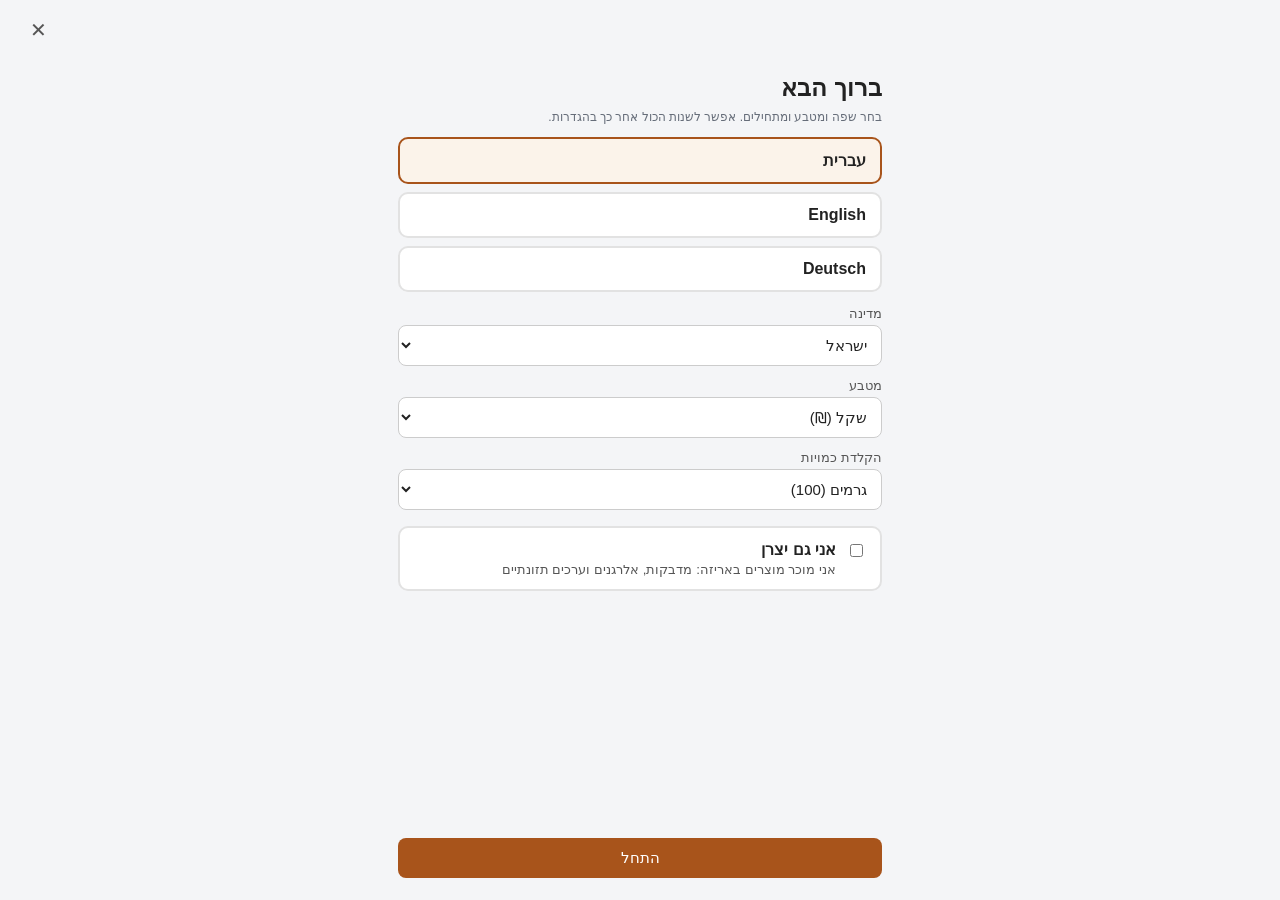
==== commit abec1302: "v110: mise en place tab - saved plans, task checklist, print/WhatsApp to cooks Co-Authored-By: Claud" ====
--- a/index.html
+++ b/index.html
@@ -1,46 +1,47 @@
-<!DOCTYPE html>
-<html lang="he" dir="rtl">
-<!-- Copyright (c) 2026 nirs455-ux. All rights reserved. Proprietary - do not copy or re-implement without written permission. -->
-<head>
-<meta charset="UTF-8">
-<meta name="viewport" content="width=device-width, initial-scale=1, viewport-fit=cover, maximum-scale=1">
-<title>KitchenCostPro</title>
-<meta name="theme-color" content="#a8541b">
-<link rel="manifest" href="manifest.json">
-<link rel="icon" href="icons/icon-192.png">
-<link rel="apple-touch-icon" href="icons/icon-192.png">
-<link rel="preconnect" href="https://fonts.googleapis.com">
-<link rel="preconnect" href="https://fonts.gstatic.com" crossorigin>
-<link href="https://fonts.googleapis.com/css2?family=Heebo:wght@400;500;700&display=swap" rel="stylesheet">
-<script>
-    /* מחיל את ערכת העיצוב שנבחרה לפני הציור הראשון (בלי הבהוב) */
-    try { var t = localStorage.getItem("kcp_theme"); if (t) document.documentElement.setAttribute("data-theme", t); } catch (e) {}
-</script>
-<link rel="stylesheet" href="css/style.css">
-</head>
-<body>
-
-<div class="top-bar">
-    <span class="app-name"><span id="page-title">KitchenCostPro</span><span id="page-info"></span></span>
-    <span id="status-icons" class="status-icons"></span>
-    <button type="button" class="top-icon" id="btn-settings" aria-label="הגדרות">⚙️</button>
-    <button type="button" class="top-icon" id="btn-unlock" aria-label="פתח מצב מנהל" style="display:none;">🔒</button>
-</div>
-
-<div id="view"></div>
-<div id="modal-root"></div>
-<div class="toast" id="toast"></div>
-
-<div class="bottom-nav" id="bottom-nav">
-    <button data-page="home"><span class="icon">🏠</span>בית</button>
-    <button data-page="pantry"><span class="icon">🧺</span>חומרי גלם</button>
-    <button data-page="recipes"><span class="icon">📖</span>מתכונים</button>
-    <button data-page="dishes"><span class="icon">🍽️</span>מנות</button>
-    <button data-page="suppliers"><span class="icon">🚚</span>ספקים</button>
-    <button data-page="producer" style="display:none;"><span class="icon">🏭</span>יצרן</button>
-    <button data-page="inventory" style="display:none;"><span class="icon">📋</span>מלאי ופחת</button>
-</div>
-
-<script type="module" src="js/app.js"></script>
-</body>
-</html>
+<!DOCTYPE html>
+<html lang="he" dir="rtl">
+<!-- Copyright (c) 2026 nirs455-ux. All rights reserved. Proprietary - do not copy or re-implement without written permission. -->
+<head>
+<meta charset="UTF-8">
+<meta name="viewport" content="width=device-width, initial-scale=1, viewport-fit=cover, maximum-scale=1">
+<title>KitchenCostPro</title>
+<meta name="theme-color" content="#a8541b">
+<link rel="manifest" href="manifest.json">
+<link rel="icon" href="icons/icon-192.png">
+<link rel="apple-touch-icon" href="icons/icon-180.png">
+<link rel="preconnect" href="https://fonts.googleapis.com">
+<link rel="preconnect" href="https://fonts.gstatic.com" crossorigin>
+<link href="https://fonts.googleapis.com/css2?family=Heebo:wght@400;500;700&display=swap" rel="stylesheet">
+<script>
+    /* מחיל את ערכת העיצוב שנבחרה לפני הציור הראשון (בלי הבהוב) */
+    try { var t = localStorage.getItem("kcp_theme"); if (t) document.documentElement.setAttribute("data-theme", t); } catch (e) {}
+</script>
+<link rel="stylesheet" href="css/style.css">
+</head>
+<body>
+
+<div class="top-bar">
+    <span class="app-name"><span id="page-title">KitchenCostPro</span><span id="page-info"></span></span>
+    <span id="status-icons" class="status-icons"></span>
+    <button type="button" class="top-icon" id="btn-settings" aria-label="הגדרות">⚙️</button>
+    <button type="button" class="top-icon" id="btn-unlock" aria-label="פתח מצב מנהל" style="display:none;">🔒</button>
+</div>
+
+<div id="view"></div>
+<div id="modal-root"></div>
+<div class="toast" id="toast"></div>
+
+<div class="bottom-nav" id="bottom-nav">
+    <button data-page="home"><span class="icon">🏠</span>בית</button>
+    <button data-page="pantry"><span class="icon">🧺</span>חומרי גלם</button>
+    <button data-page="recipes"><span class="icon">📖</span>מתכונים</button>
+    <button data-page="dishes"><span class="icon">🍽️</span>מנות</button>
+    <button data-page="prep"><span class="icon">📝</span>מיז אן פלאס</button>
+    <button data-page="suppliers"><span class="icon">🚚</span>ספקים</button>
+    <button data-page="producer" style="display:none;"><span class="icon">🏭</span>יצרן</button>
+    <button data-page="inventory" style="display:none;"><span class="icon">📋</span>מלאי ופחת</button>
+</div>
+
+<script type="module" src="js/app.js"></script>
+</body>
+</html>
--- a/css/style.css
+++ b/css/style.css
@@ -18,7 +18,7 @@
     --surface-2: #fafafa;       /* רקע משני (שורות, אזורים) */
     --text: #222222;
     --text-2: #555555;
-    --muted: #999999;
+    --muted: #666d79;
     --border: #e2e2e2;
     --input-border: #cccccc;
     --btn-secondary: #e2e2e2;
@@ -40,7 +40,7 @@
     --brand: #b5532a; --brand-dark: #93421f; --brand-soft: #fcefe3;
     --accent: #2f7a6d; --accent-soft: #e3f1ee;
     --bg: #faf5ee; --surface: #fffdfa; --surface-2: #f7efe4;
-    --text: #2d2118; --text-2: #6b5646; --muted: #a8968a;
+    --text: #2d2118; --text-2: #6b5646; --muted: #756355;
     --border: #eadccc; --input-border: #d9c7b3; --btn-secondary: #efe3d3;
     --radius: 16px; --radius-lg: 20px; --radius-btn: 12px;
     --shadow: 0 2px 8px rgba(120, 70, 30, 0.10); --shadow-lg: 0 3px 12px rgba(120, 70, 30, 0.12);
@@ -53,7 +53,7 @@
     --accent: #4f46e5; --accent-soft: #eceafe;
     --ok: #15803d; --ok-soft: #e8f6ec;
     --bg: #f6f8fa; --surface: #ffffff; --surface-2: #f6f8fa;
-    --text: #0f172a; --text-2: #475569; --muted: #94a3b8;
+    --text: #0f172a; --text-2: #475569; --muted: #5d6b82;
     --border: #e5e9ef; --input-border: #cfd6df; --btn-secondary: #eef1f5;
     --topbar-bg: #ffffff; --topbar-text: #0f172a;
     --radius: 14px; --radius-lg: 18px; --radius-btn: 12px;
@@ -454,3 +454,7 @@
 }
 
 .btn-link { display: block; width: 100%; margin: 10px 0 2px; padding: 10px; border: 0; background: none; color: var(--accent); font-family: inherit; font-size: 14px; text-decoration: underline; cursor: pointer; text-align: center; }
+
+/* גלילה למעלה בטלפון לא מרעננת את הדף (איבוד מה שהוקלד); גם בתוך חלונות וגלילה פנימית */
+html, body { overscroll-behavior-y: none; }
+.modal, .pg-body, .modal-overlay { overscroll-behavior: contain; }
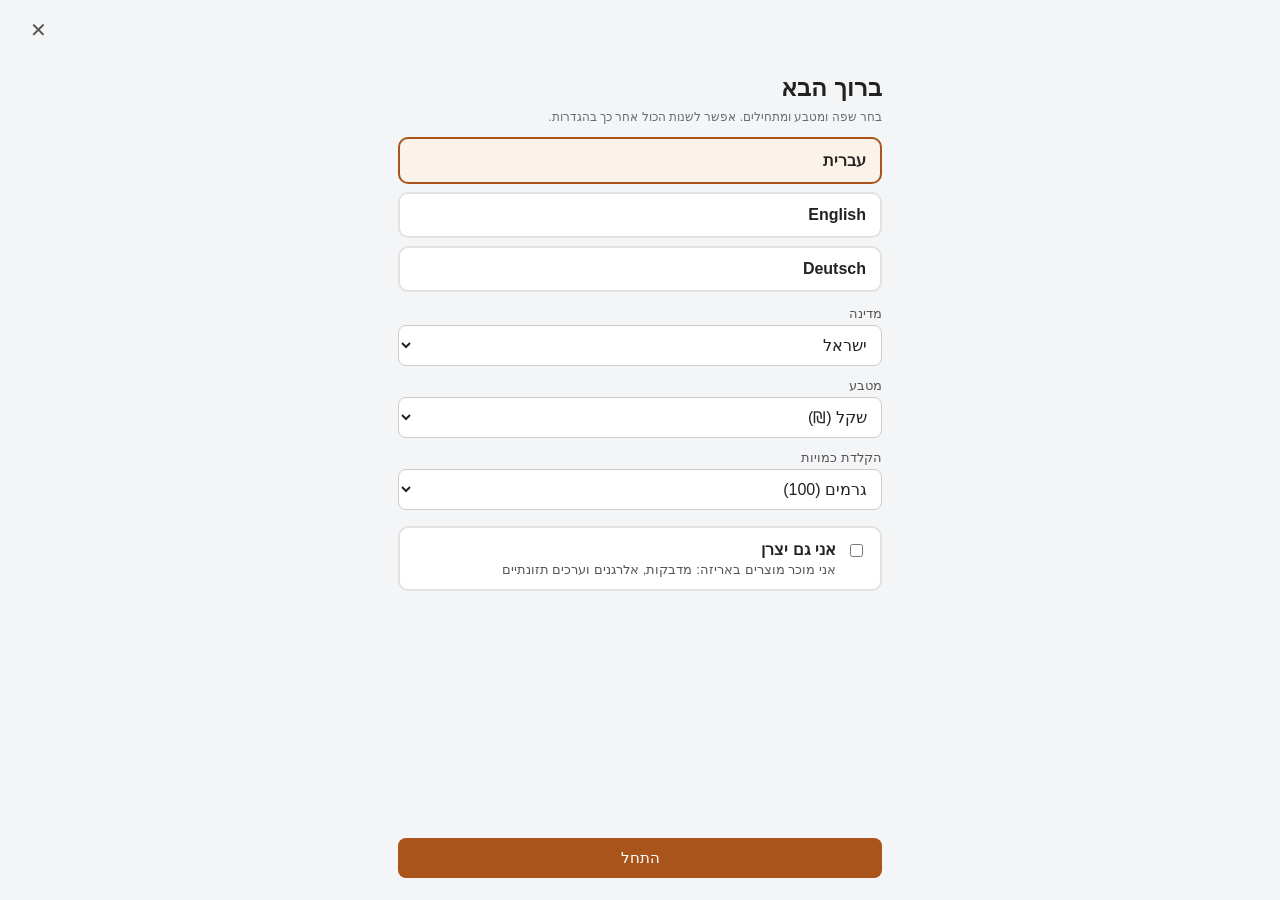
==== commit 7e189626: "v173: accessibility (zoom, 16px inputs, 44px targets, labels, dialog semantics, dark contrast) Co-Au" ====
--- a/index.html
+++ b/index.html
@@ -3,7 +3,7 @@
 <!-- Copyright (c) 2026 nirs455-ux. All rights reserved. Proprietary - do not copy or re-implement without written permission. -->
 <head>
 <meta charset="UTF-8">
-<meta name="viewport" content="width=device-width, initial-scale=1, viewport-fit=cover, maximum-scale=1">
+<meta name="viewport" content="width=device-width, initial-scale=1, viewport-fit=cover">
 <title>KitchenCostPro</title>
 <meta name="theme-color" content="#a8541b">
 <link rel="manifest" href="manifest.json">
@@ -29,13 +29,13 @@
 
 <div id="view"></div>
 <div id="modal-root"></div>
-<div class="toast" id="toast"></div>
+<div class="toast" id="toast" role="status" aria-live="polite"></div>
 
 <div class="bottom-nav" id="bottom-nav">
     <button data-page="home"><span class="icon">🏠</span>בית</button>
     <button data-page="pantry"><span class="icon">🧺</span>חומרי גלם</button>
     <button data-page="recipes"><span class="icon">📖</span>מתכונים</button>
-    <button data-page="dishes"><span class="icon">🍽️</span>מנות</button>
+    <button data-page="dishes"><span class="icon">🍽️</span>עלות מנות</button>
     <button data-page="prep"><span class="icon">📝</span>מיז אן פלאס</button>
     <button data-page="suppliers"><span class="icon">🚚</span>ספקים</button>
     <button data-page="producer" style="display:none;"><span class="icon">🏭</span>יצרן</button>
--- a/css/style.css
+++ b/css/style.css
@@ -308,7 +308,7 @@
 .pk-chips { display: flex; gap: 6px; overflow-x: auto; white-space: nowrap; padding: 0 12px 8px; }
 .pk-chips .chip { flex: 0 0 auto; }
 .pk-list { flex: 1; overflow-y: auto; padding: 0 12px 24px; }
-.pk-acc { display: flex; justify-content: space-between; align-items: center; cursor: pointer; padding: 12px 8px; margin: 4px 0; background: var(--surface-2); border-radius: 10px; font-size: 15px; color: var(--text); }
+.pk-acc { display: flex; justify-content: space-between; align-items: center; cursor: pointer; padding: 12px 8px; margin: 4px 0; background: var(--surface-2); border-radius: 10px; font-size: 15px; color: var(--text); }
 .pk-head { position: sticky; top: 0; background: var(--bg); font-weight: 700; font-size: 13px; color: var(--text-2); padding: 10px 2px 4px; }
 .pk-n { background: var(--brand-soft); color: var(--brand); border-radius: 9px; padding: 0 6px; font-size: 11px; margin-right: 4px; }
 .pk-row { background: var(--surface); border-radius: var(--radius-btn); padding: 11px 12px; margin-bottom: 5px; cursor: pointer; display: flex; justify-content: space-between; gap: 10px; align-items: center; }
@@ -411,50 +411,97 @@
 .cv-row input { flex: 1; min-width: 0; font-size: 22px; font-weight: 700; text-align: center; padding: 12px 8px; border-radius: 12px; border: 1px solid var(--input-border); background: var(--bg); color: var(--text); font-family: inherit; }
 .cv-row select { flex: 1; min-width: 0; }
 .cv-swap { text-align: center; margin: 6px 0; }
+
+.pr-box { margin-top: 8px; }
+.pr-row { display: flex; justify-content: space-between; align-items: baseline; gap: 10px; padding: 7px 0; border-bottom: 1px solid var(--border); color: var(--text); font-size: 15px; }
+.pr-row span { color: var(--text); opacity: .85; }
+.pr-row b { font-size: 18px; font-weight: 800; color: var(--text); white-space: nowrap; }
+.pr-big { background: var(--brand-soft); border-radius: 10px; border-bottom: 0; padding: 10px 10px; margin: 4px 0; }
+.pr-big span { opacity: 1; font-weight: 700; }
+.pr-big b { font-size: 24px; }
+.pg-sum b { font-weight: 800; }
+
+/* ===== תצוגת מחשב (מסך רחב): תפריט צד, תוכן ממורכז, חלונות במרכז ===== */
+@media (min-width: 900px) {
+    body { padding-bottom: 0; padding-right: 210px; }
+    .top-bar { margin-right: -210px; }
+    .bottom-nav {
+        z-index: 19; top: 0; bottom: 0; left: auto; right: 0; width: 210px; padding-top: 100px !important; flex-direction: column; justify-content: flex-start;
+        border-top: 0; border-left: 1px solid var(--border); box-shadow: none; padding: 14px 10px; gap: 4px;
+    }
+    .bottom-nav button { flex: 0 0 auto; flex-direction: row; justify-content: flex-start; gap: 12px; padding: 12px 14px; font-size: 15px; border-radius: 10px; text-align: right; }
+    .bottom-nav button .icon { font-size: 20px; }
+    .bottom-nav button:hover { background: var(--brand-soft); }
+    .bottom-nav button.active { background: var(--brand-soft); }
+    #view { max-width: 1040px; margin: 0 auto; padding: 14px 24px 40px; font-size: 15px; }
+    .px-sec { display: grid; grid-template-columns: 1fr 1fr; column-gap: 10px; align-items: start; }
+    .px-sec > .px-sh, .px-sec > .set-body, .px-sec > .inv-body, .px-sec > .px-sh2 { grid-column: 1 / -1; }
+    .px-row:hover, .px-sh:hover, .inv-item:hover { border-color: var(--brand); }
+    .set-body, .inv-body { grid-column: 1 / -1; }
+
+    /* חלונות: במרכז ולא כגיליון תחתון */
+    .modal-overlay { align-items: center; justify-content: center; }
+    .modal { width: min(600px, 92vw); border-radius: var(--radius-lg); max-height: 90vh; padding: 22px 22px 22px; box-shadow: var(--shadow-lg); }
+    .modal-overlay.page { align-items: stretch; justify-content: center; padding-right: 210px; }
+    .modal.page-modal { width: min(900px, 100%); height: 100%; max-height: none; border-radius: 0; border-inline: 1px solid var(--border); box-shadow: none; padding: 0; }
+    .picker { right: 210px; }
+    .picker > * { width: min(760px, 100%); margin-inline: auto; }
+    .picker .pk-list { width: min(760px, 100%); }
+    .toast { right: 50%; }
+}
+@media (min-width: 1300px) {
+    #view { max-width: 1180px; }
+}
+
+.btn-link { display: block; width: 100%; margin: 10px 0 2px; padding: 10px; border: 0; background: none; color: var(--accent); font-family: inherit; font-size: 14px; text-decoration: underline; cursor: pointer; text-align: center; }
+
+/* גלילה למעלה בטלפון לא מרעננת את הדף (איבוד מה שהוקלד); גם בתוך חלונות וגלילה פנימית */
+html, body { overscroll-behavior-y: none; }
+.modal, .pg-body, .modal-overlay { overscroll-behavior: contain; }
+
+/* חלון בחירה (picker.js) */
+.pk-btn { display: flex; align-items: center; justify-content: space-between; gap: 8px; width: 100%; padding: 10px 12px; font-size: 15px; font-family: inherit; text-align: start; border: 1px solid var(--input-border); border-radius: var(--radius-btn); background: var(--surface); color: var(--text); cursor: pointer; }
+.pk-btn i { font-style: normal; color: var(--muted); }
+.pk-overlay { position: fixed; inset: 0; z-index: 1000; background: rgba(0, 0, 0, 0.45); display: flex; align-items: flex-end; justify-content: center; }
+.pk-sheet { width: 100%; max-width: 560px; max-height: 78vh; display: flex; flex-direction: column; background: var(--surface); color: var(--text); border-radius: var(--radius-lg) var(--radius-lg) 0 0; padding: 12px 12px calc(12px + env(safe-area-inset-bottom, 0px)); }
+.pk-head { display: flex; align-items: center; justify-content: space-between; padding: 2px 4px 10px; font-size: 16px; }
+.pk-x { border: 0; background: transparent; color: var(--muted); font-size: 18px; padding: 4px 8px; cursor: pointer; }
+.pk-search { width: 100%; padding: 10px 12px; font-size: 15px; border-radius: 10px; border: 1px solid var(--input-border); background: var(--surface); color: var(--text); font-family: inherit; margin-bottom: 8px; }
+.pk-list { overflow-y: auto; display: flex; flex-direction: column; }
+.pk-group { padding: 10px 6px 4px; font-size: 12px; font-weight: 600; letter-spacing: .04em; color: var(--muted); }
+.pk-opt { display: flex; align-items: center; justify-content: space-between; gap: 8px; padding: 12px 8px; font-size: 15px; font-family: inherit; text-align: start; border: 0; border-bottom: 1px solid var(--border); background: transparent; color: var(--text); cursor: pointer; }
+.pk-opt.sel { color: var(--brand); font-weight: 600; }
+.pk-opt i { font-style: normal; }
+.pk-empty { padding: 16px; color: var(--muted); text-align: center; }
+
+/* בחירת כמה מוצרים למחיקה */
+.px-row.sel { background: var(--brand-soft); }
+.px-chk { display: none; flex: none; width: 22px; height: 22px; border: 2px solid var(--border); border-radius: 6px; position: relative; }
+.px-selecting .px-chk { display: inline-block; }
+.px-row.sel .px-chk { background: var(--brand); border-color: var(--brand); }
+.px-row.sel .px-chk::after { content: ""; position: absolute; left: 6px; top: 1px; width: 5px; height: 11px; border: solid #fff; border-width: 0 2px 2px 0; transform: rotate(45deg); }
+.tag-ok { background: var(--ok-soft); color: var(--ok); }
+/* מצב בחירה פעיל: כפתור ה-+ לא מכסה את פס הבחירה */
+.px-bulk[style*="display: flex"] ~ .fab-add { display: none; }
+#recipes-list { padding-bottom: 84px; } /* כפתור ה-+ לא מכסה את השורה האחרונה */
+.px-bulk { position: sticky; bottom: calc(70px + env(safe-area-inset-bottom, 0px)); z-index: 20; align-items: center; justify-content: space-between; gap: 8px; margin-top: 10px; padding: 10px 12px; background: var(--surface); border: 1px solid var(--border); border-radius: var(--radius); box-shadow: var(--shadow-lg); }
+
+/* בלי בחירת טקסט בלחיצה על רשימות וכפתורים: מונע את כרטיס המילון/חיפוש של אנדרואיד. שדות הקלדה וטקסט להעתקה נשארים נבחרים */
+body { -webkit-user-select: none; user-select: none; -webkit-touch-callout: none; }
+input, textarea, select, pre, code, .selectable, [contenteditable] { -webkit-user-select: text; user-select: text; }
+.uc-wrap { display: flex; flex-direction: column; gap: 6px; }
 
-.pr-box { margin-top: 8px; }
-.pr-row { display: flex; justify-content: space-between; align-items: baseline; gap: 10px; padding: 7px 0; border-bottom: 1px solid var(--border); color: var(--text); font-size: 15px; }
-.pr-row span { color: var(--text); opacity: .85; }
-.pr-row b { font-size: 18px; font-weight: 800; color: var(--text); white-space: nowrap; }
-.pr-big { background: var(--brand-soft); border-radius: 10px; border-bottom: 0; padding: 10px 10px; margin: 4px 0; }
-.pr-big span { opacity: 1; font-weight: 700; }
-.pr-big b { font-size: 24px; }
-.pg-sum b { font-weight: 800; }
-
-/* ===== תצוגת מחשב (מסך רחב): תפריט צד, תוכן ממורכז, חלונות במרכז ===== */
-@media (min-width: 900px) {
-    body { padding-bottom: 0; padding-right: 210px; }
-    .top-bar { margin-right: -210px; }
-    .bottom-nav {
-        z-index: 19; top: 0; bottom: 0; left: auto; right: 0; width: 210px; padding-top: 100px !important; flex-direction: column; justify-content: flex-start;
-        border-top: 0; border-left: 1px solid var(--border); box-shadow: none; padding: 14px 10px; gap: 4px;
-    }
-    .bottom-nav button { flex: 0 0 auto; flex-direction: row; justify-content: flex-start; gap: 12px; padding: 12px 14px; font-size: 15px; border-radius: 10px; text-align: right; }
-    .bottom-nav button .icon { font-size: 20px; }
-    .bottom-nav button:hover { background: var(--brand-soft); }
-    .bottom-nav button.active { background: var(--brand-soft); }
-    #view { max-width: 1040px; margin: 0 auto; padding: 14px 24px 40px; font-size: 15px; }
-    .px-sec { display: grid; grid-template-columns: 1fr 1fr; column-gap: 10px; align-items: start; }
-    .px-sec > .px-sh, .px-sec > .set-body, .px-sec > .inv-body, .px-sec > .px-sh2 { grid-column: 1 / -1; }
-    .px-row:hover, .px-sh:hover, .inv-item:hover { border-color: var(--brand); }
-    .set-body, .inv-body { grid-column: 1 / -1; }
-
-    /* חלונות: במרכז ולא כגיליון תחתון */
-    .modal-overlay { align-items: center; justify-content: center; }
-    .modal { width: min(600px, 92vw); border-radius: var(--radius-lg); max-height: 90vh; padding: 22px 22px 22px; box-shadow: var(--shadow-lg); }
-    .modal-overlay.page { align-items: stretch; justify-content: center; padding-right: 210px; }
-    .modal.page-modal { width: min(900px, 100%); height: 100%; max-height: none; border-radius: 0; border-inline: 1px solid var(--border); box-shadow: none; padding: 0; }
-    .picker { right: 210px; }
-    .picker > * { width: min(760px, 100%); margin-inline: auto; }
-    .picker .pk-list { width: min(760px, 100%); }
-    .toast { right: 50%; }
-}
-@media (min-width: 1300px) {
-    #view { max-width: 1180px; }
-}
-
-.btn-link { display: block; width: 100%; margin: 10px 0 2px; padding: 10px; border: 0; background: none; color: var(--accent); font-family: inherit; font-size: 14px; text-decoration: underline; cursor: pointer; text-align: center; }
-
-/* גלילה למעלה בטלפון לא מרעננת את הדף (איבוד מה שהוקלד); גם בתוך חלונות וגלילה פנימית */
-html, body { overscroll-behavior-y: none; }
-.modal, .pg-body, .modal-overlay { overscroll-behavior: contain; }
+/* ---- נגישות ושימושיות בטלפון (v173): שדות 16px (בלי קפיצת זום), יעדי מגע 44px, ניגודיות בערכה כהה, פוקוס, תנועה מופחתת ---- */
+.field input, .field select, .field textarea, .px-top input[type=search], .pk-search { font-size: 16px; }
+.top-icon, .st-icon { min-width: 44px; min-height: 44px; display: inline-flex; align-items: center; justify-content: center; }
+.item-row-inputs .remove-row-btn { min-width: 44px; min-height: 44px; }
+.btn-small { min-height: 40px; }
+.pg-back { width: 44px; height: 44px; border-radius: 22px; }
+.bottom-nav button { font-size: 11px; }
+:root[data-theme="dark"] .btn-danger, :root[data-theme="dark"] .btn-accent { color: #0f1115; }
+.modal:focus { outline: none; }
+button:focus-visible, .chip:focus-visible, .pick-btn:focus-visible, .pk-btn:focus-visible, .pk-opt:focus-visible, [role=button]:focus-visible, a:focus-visible { outline: 2px solid var(--brand); outline-offset: 2px; }
+input[type=number], input[type=tel], input[type=email], input[type=url], input[inputmode=decimal], input[inputmode=numeric] { direction: ltr; }
+:root[dir=rtl] input[type=number], :root[dir=rtl] input[type=tel], :root[dir=rtl] input[type=email], :root[dir=rtl] input[type=url], :root[dir=rtl] input[inputmode=decimal], :root[dir=rtl] input[inputmode=numeric] { text-align: right; }
+:root[dir=rtl] input[type=number]::placeholder, :root[dir=rtl] input[inputmode=decimal]::placeholder { direction: rtl; }
+@media (prefers-reduced-motion: reduce) { *, *::before, *::after { transition: none !important; animation: none !important; scroll-behavior: auto !important; } }
